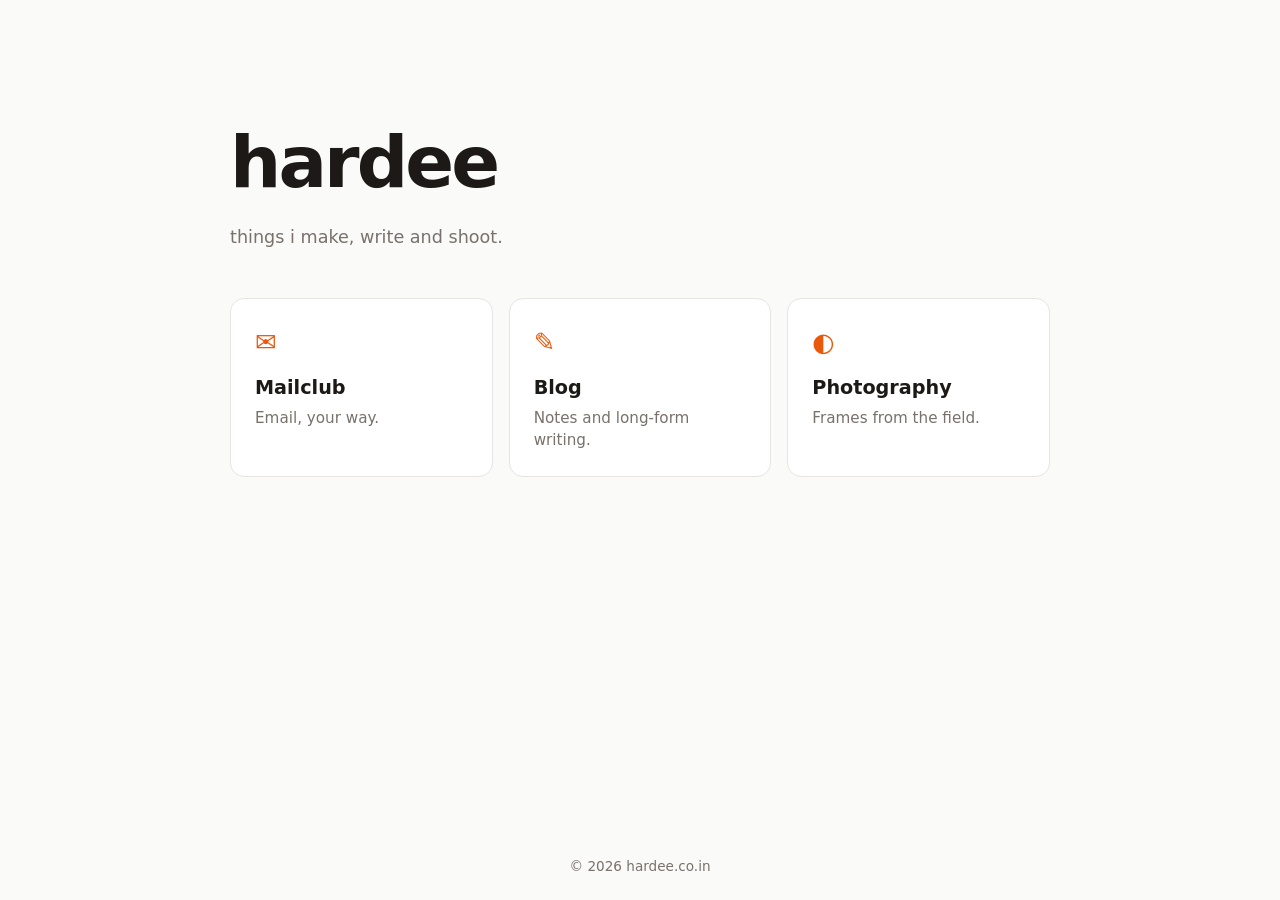
==== public/index.html @ 454d8161 "Init landing page Co-Authored-By: Claude Sonnet 5 <noreply@anthropic.com>" ====
<!doctype html>
<html lang="en">
<head>
  <meta charset="utf-8">
  <meta name="viewport" content="width=device-width, initial-scale=1">
  <title>hardee</title>
  <meta name="description" content="hardee.co.in — mailclub, blog, photography.">
  <link rel="stylesheet" href="style.css">
</head>
<body>
  <main>
    <h1 id="name"></h1>
    <p id="tagline"></p>
    <nav id="sites" class="grid"></nav>
  </main>
  <footer>© <span id="year"></span> hardee.co.in</footer>
  <script src="sites.js"></script>
  <script src="main.js"></script>
</body>
</html>
---- public/style.css ----
:root { --bg:#fafaf9; --fg:#1c1917; --muted:#78716c; --card:#fff; --line:#e7e5e4; --accent:#ea580c; }
@media (prefers-color-scheme: dark) {
  :root { --bg:#0c0a09; --fg:#f5f5f4; --muted:#a8a29e; --card:#1c1917; --line:#292524; }
}
* { box-sizing: border-box; }
body { margin:0; min-height:100vh; display:flex; flex-direction:column; background:var(--bg); color:var(--fg);
  font:16px/1.5 system-ui, -apple-system, "Segoe UI", sans-serif; }
main { flex:1; width:100%; max-width:860px; margin:0 auto; padding:12vh 20px 40px; }
h1 { font-size:clamp(2.5rem, 8vw, 4.5rem); margin:0; letter-spacing:-.04em; }
#tagline { color:var(--muted); margin:.5rem 0 3rem; font-size:1.1rem; }
.grid { display:grid; gap:16px; grid-template-columns:repeat(auto-fit, minmax(220px, 1fr)); }
.card { display:flex; flex-direction:column; gap:4px; padding:24px; background:var(--card); border:1px solid var(--line);
  border-radius:14px; color:inherit; text-decoration:none; transition:transform .15s, border-color .15s; }
.card:hover, .card:focus-visible { transform:translateY(-3px); border-color:var(--accent); outline:none; }
.icon { font-size:1.6rem; color:var(--accent); }
.card strong { font-size:1.2rem; margin-top:8px; }
.card small { color:var(--muted); font-size:.95rem; }
footer { text-align:center; padding:24px; color:var(--muted); font-size:.85rem; }
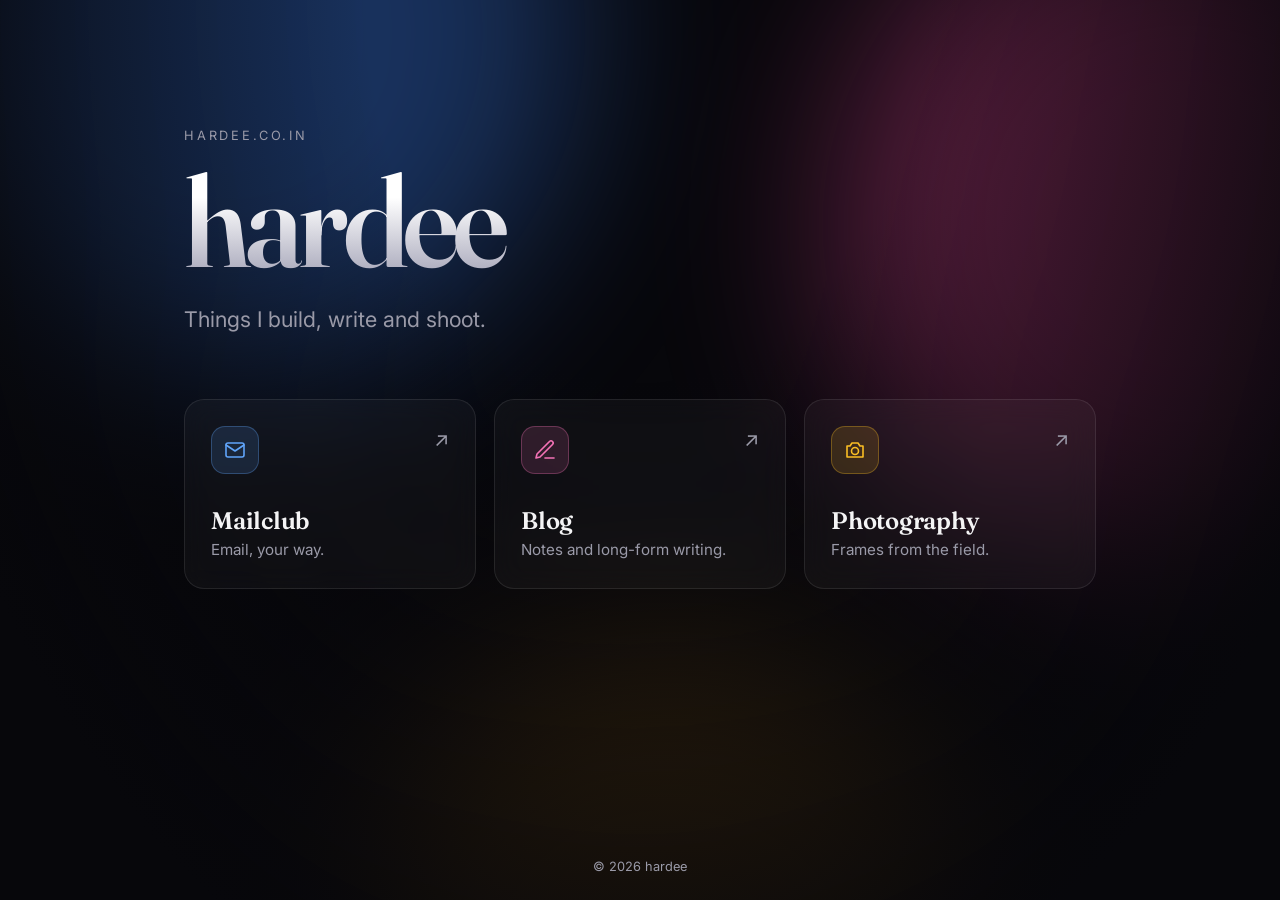
==== commit e5ffad20: "Redesign: aurora bg, glass cards, spotlight hover Co-Authored-By: Claude Sonnet 5 <noreply@anthropic" ====
--- a/public/index.html
+++ b/public/index.html
@@ -5,15 +5,22 @@
   <meta name="viewport" content="width=device-width, initial-scale=1">
   <title>hardee</title>
   <meta name="description" content="hardee.co.in — mailclub, blog, photography.">
+  <meta name="theme-color" content="#07070b">
+  <link rel="preconnect" href="https://fonts.googleapis.com">
+  <link rel="preconnect" href="https://fonts.gstatic.com" crossorigin>
+  <link href="https://fonts.googleapis.com/css2?family=Fraunces:opsz,wght@9..144,400;9..144,600&family=Inter:wght@400;500;600&display=swap" rel="stylesheet">
+  <link rel="icon" href="favicon.svg" type="image/svg+xml">
   <link rel="stylesheet" href="style.css">
 </head>
 <body>
+  <div class="bg" aria-hidden="true"><i></i><i></i><i></i></div>
   <main>
+    <p class="eyebrow">hardee.co.in</p>
     <h1 id="name"></h1>
     <p id="tagline"></p>
     <nav id="sites" class="grid"></nav>
   </main>
-  <footer>© <span id="year"></span> hardee.co.in</footer>
+  <footer>© <span id="year"></span> hardee</footer>
   <script src="sites.js"></script>
   <script src="main.js"></script>
 </body>
--- a/public/style.css
+++ b/public/style.css
@@ -1,18 +1,47 @@
-:root { --bg:#fafaf9; --fg:#1c1917; --muted:#78716c; --card:#fff; --line:#e7e5e4; --accent:#ea580c; }
-@media (prefers-color-scheme: dark) {
-  :root { --bg:#0c0a09; --fg:#f5f5f4; --muted:#a8a29e; --card:#1c1917; --line:#292524; }
+:root { --bg:#07070b; --fg:#f4f4f5; --muted:#9a9aa8; --line:rgba(255,255,255,.09); }
+* { box-sizing:border-box; }
+html { color-scheme:dark; }
+body { margin:0; min-height:100vh; display:flex; flex-direction:column; background:var(--bg); color:var(--fg);
+  font:16px/1.5 Inter, system-ui, sans-serif; overflow-x:hidden; -webkit-font-smoothing:antialiased; }
+
+/* animated aurora */
+.bg { position:fixed; inset:0; z-index:-1; overflow:hidden; }
+.bg::after { content:""; position:absolute; inset:0;
+  background:radial-gradient(ellipse at 50% 0%, transparent 30%, var(--bg) 85%);
 }
-* { box-sizing: border-box; }
-body { margin:0; min-height:100vh; display:flex; flex-direction:column; background:var(--bg); color:var(--fg);
-  font:16px/1.5 system-ui, -apple-system, "Segoe UI", sans-serif; }
-main { flex:1; width:100%; max-width:860px; margin:0 auto; padding:12vh 20px 40px; }
-h1 { font-size:clamp(2.5rem, 8vw, 4.5rem); margin:0; letter-spacing:-.04em; }
-#tagline { color:var(--muted); margin:.5rem 0 3rem; font-size:1.1rem; }
-.grid { display:grid; gap:16px; grid-template-columns:repeat(auto-fit, minmax(220px, 1fr)); }
-.card { display:flex; flex-direction:column; gap:4px; padding:24px; background:var(--card); border:1px solid var(--line);
-  border-radius:14px; color:inherit; text-decoration:none; transition:transform .15s, border-color .15s; }
-.card:hover, .card:focus-visible { transform:translateY(-3px); border-color:var(--accent); outline:none; }
-.icon { font-size:1.6rem; color:var(--accent); }
-.card strong { font-size:1.2rem; margin-top:8px; }
+.bg i { position:absolute; width:55vmax; height:55vmax; border-radius:50%; filter:blur(90px); opacity:.35; animation:drift 22s ease-in-out infinite alternate; }
+.bg i:nth-child(1) { background:#3b82f6; top:-25vmax; left:-10vmax; }
+.bg i:nth-child(2) { background:#ec4899; top:-10vmax; right:-20vmax; animation-delay:-7s; }
+.bg i:nth-child(3) { background:#f59e0b; bottom:-35vmax; left:25vw; opacity:.2; animation-delay:-14s; }
+@keyframes drift { to { transform:translate(8vmax, 6vmax) scale(1.15); } }
+
+main { flex:1; width:100%; max-width:960px; margin:0 auto; padding:14vh 24px 48px; }
+.eyebrow { margin:0 0 1rem; font-size:.8rem; letter-spacing:.22em; text-transform:uppercase; color:var(--muted);
+  animation:rise .8s both; }
+h1 { margin:0; font:600 clamp(3.5rem, 13vw, 8rem)/.95 Fraunces, Georgia, serif; letter-spacing:-.04em;
+  background:linear-gradient(180deg, #fff 30%, #a1a1b5); -webkit-background-clip:text; background-clip:text; color:transparent;
+  animation:rise .8s .05s both; }
+#tagline { margin:1.25rem 0 4rem; font-size:clamp(1.05rem, 2.4vw, 1.35rem); color:var(--muted); animation:rise .8s .1s both; }
+
+.grid { display:grid; gap:18px; grid-template-columns:repeat(auto-fit, minmax(260px, 1fr)); }
+.card { --x:50%; --y:50%; position:relative; display:flex; flex-direction:column; gap:28px; min-height:190px; padding:26px;
+  border-radius:20px; color:inherit; text-decoration:none; isolation:isolate; overflow:hidden;
+  background:rgba(255,255,255,.035); border:1px solid var(--line); backdrop-filter:blur(14px);
+  animation:rise .8s var(--d) both; transition:transform .25s cubic-bezier(.2,.8,.2,1), border-color .25s; }
+.card::before { content:""; position:absolute; inset:0; z-index:-1; opacity:0; transition:opacity .3s;
+  background:radial-gradient(320px circle at var(--x) var(--y), color-mix(in srgb, var(--c) 28%, transparent), transparent 70%); }
+.card:hover, .card:focus-visible { transform:translateY(-6px); border-color:color-mix(in srgb, var(--c) 55%, transparent); outline:none; }
+.card:hover::before, .card:focus-visible::before { opacity:1; }
+.icon { display:grid; place-items:center; width:48px; height:48px; border-radius:14px; color:var(--c);
+  background:color-mix(in srgb, var(--c) 14%, transparent); border:1px solid color-mix(in srgb, var(--c) 30%, transparent); }
+.icon svg { width:24px; height:24px; }
+.txt { display:flex; flex-direction:column; gap:4px; margin-top:auto; }
+.card strong { font:600 1.5rem/1.2 Fraunces, Georgia, serif; letter-spacing:-.01em; }
 .card small { color:var(--muted); font-size:.95rem; }
-footer { text-align:center; padding:24px; color:var(--muted); font-size:.85rem; }
+.arrow { position:absolute; top:24px; right:26px; font-size:1.25rem; color:var(--muted); transition:transform .25s, color .25s; }
+.card:hover .arrow { transform:translate(3px,-3px); color:var(--c); }
+
+footer { text-align:center; padding:24px; color:var(--muted); font-size:.8rem; }
+
+@keyframes rise { from { opacity:0; transform:translateY(18px); } }
+@media (prefers-reduced-motion:reduce) { *, ::before, ::after { animation:none !important; transition:none !important; } }
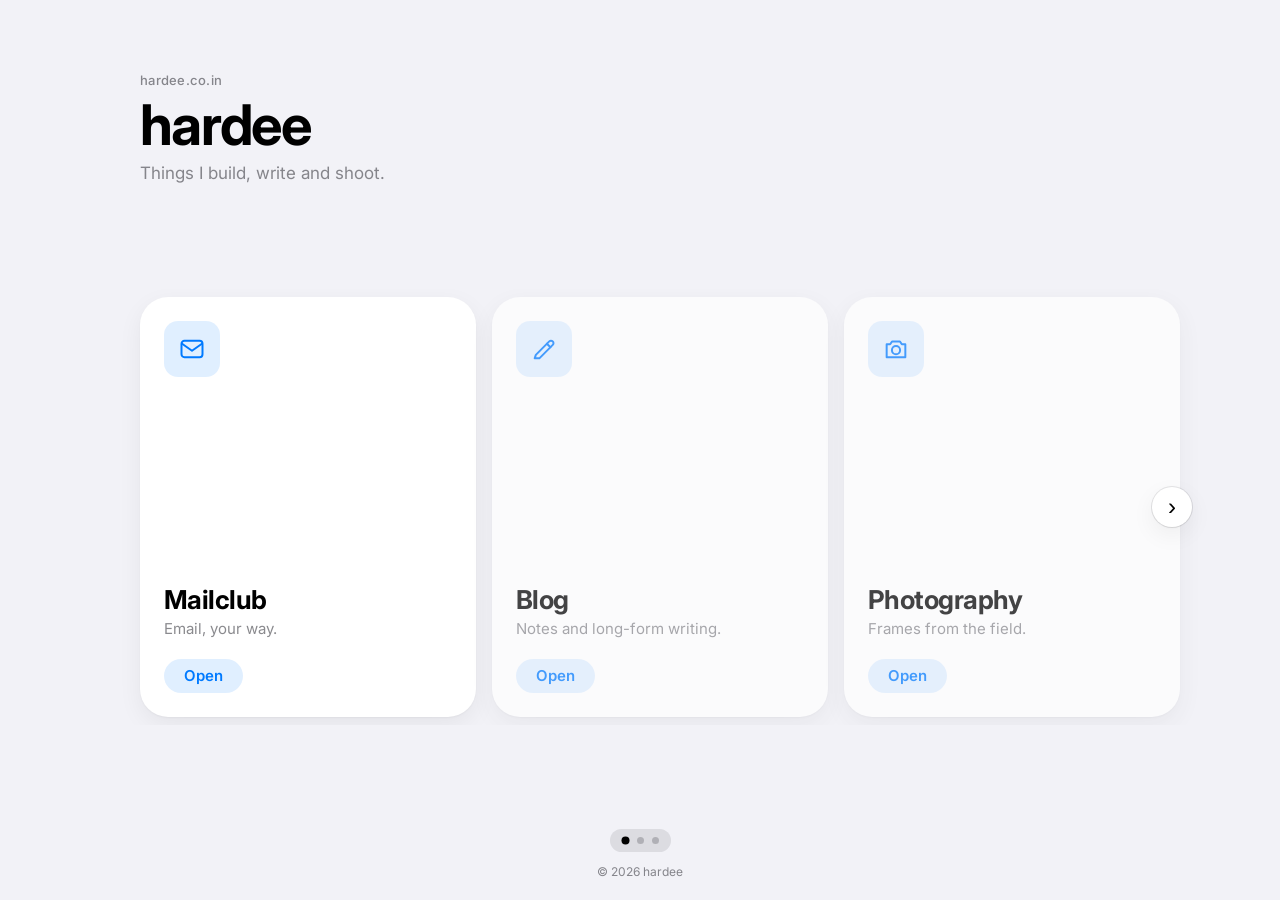
==== commit fb1541de: "iOS-style redesign with swipe carousel Co-Authored-By: Claude Sonnet 5 <noreply@anthropic.com>" ====
--- a/public/index.html
+++ b/public/index.html
@@ -2,25 +2,33 @@
 <html lang="en">
 <head>
   <meta charset="utf-8">
-  <meta name="viewport" content="width=device-width, initial-scale=1">
+  <meta name="viewport" content="width=device-width, initial-scale=1, viewport-fit=cover">
   <title>hardee</title>
   <meta name="description" content="hardee.co.in — mailclub, blog, photography.">
-  <meta name="theme-color" content="#07070b">
+  <meta name="theme-color" content="#f2f2f7" media="(prefers-color-scheme: light)">
+  <meta name="theme-color" content="#000000" media="(prefers-color-scheme: dark)">
   <link rel="preconnect" href="https://fonts.googleapis.com">
   <link rel="preconnect" href="https://fonts.gstatic.com" crossorigin>
-  <link href="https://fonts.googleapis.com/css2?family=Fraunces:opsz,wght@9..144,400;9..144,600&family=Inter:wght@400;500;600&display=swap" rel="stylesheet">
+  <link href="https://fonts.googleapis.com/css2?family=Inter:wght@400;500;600;700&display=swap" rel="stylesheet">
   <link rel="icon" href="favicon.svg" type="image/svg+xml">
   <link rel="stylesheet" href="style.css">
 </head>
 <body>
-  <div class="bg" aria-hidden="true"><i></i><i></i><i></i></div>
-  <main>
+  <header>
     <p class="eyebrow">hardee.co.in</p>
     <h1 id="name"></h1>
     <p id="tagline"></p>
-    <nav id="sites" class="grid"></nav>
-  </main>
+  </header>
+
+  <section class="carousel" aria-label="Sites">
+    <button class="nav prev" aria-label="Previous" hidden>‹</button>
+    <div id="track" class="track"></div>
+    <button class="nav next" aria-label="Next" hidden>›</button>
+  </section>
+
+  <div id="dots" class="dots" role="tablist" aria-label="Pages"></div>
   <footer>© <span id="year"></span> hardee</footer>
+
   <script src="sites.js"></script>
   <script src="main.js"></script>
 </body>
--- a/public/style.css
+++ b/public/style.css
@@ -1,47 +1,64 @@
-:root { --bg:#07070b; --fg:#f4f4f5; --muted:#9a9aa8; --line:rgba(255,255,255,.09); }
-* { box-sizing:border-box; }
-html { color-scheme:dark; }
-body { margin:0; min-height:100vh; display:flex; flex-direction:column; background:var(--bg); color:var(--fg);
-  font:16px/1.5 Inter, system-ui, sans-serif; overflow-x:hidden; -webkit-font-smoothing:antialiased; }
+/* iOS system palette: neutral greys + one accent (systemBlue) */
+:root {
+  --bg:#f2f2f7; --card:#fff; --fill:rgba(60,60,67,.12);
+  --label:#000; --label2:rgba(60,60,67,.6);
+  --accent:#007aff; --tint:rgba(0,122,255,.12);
+  --shadow:0 1px 2px rgba(0,0,0,.04), 0 8px 24px rgba(0,0,0,.06);
+  --gutter:max(24px, calc((100vw - 1000px) / 2));
+  --ease:cubic-bezier(.32,.72,0,1);
+}
+@media (prefers-color-scheme:dark) {
+  :root { --bg:#000; --card:#1c1c1e; --fill:rgba(235,235,245,.16);
+    --label:#fff; --label2:rgba(235,235,245,.6);
+    --accent:#0a84ff; --tint:rgba(10,132,255,.2); --shadow:none; }
+}
+* { box-sizing:border-box; -webkit-tap-highlight-color:transparent; }
+html { color-scheme:light dark; }
+body { margin:0; height:100vh; height:100dvh; display:flex; flex-direction:column; overflow:hidden;
+  background:var(--bg); color:var(--label); -webkit-font-smoothing:antialiased;
+  font:400 17px/1.35 -apple-system, BlinkMacSystemFont, "SF Pro Text", Inter, system-ui, sans-serif;
+  padding:env(safe-area-inset-top) 0 env(safe-area-inset-bottom); }
 
-/* animated aurora */
-.bg { position:fixed; inset:0; z-index:-1; overflow:hidden; }
-.bg::after { content:""; position:absolute; inset:0;
-  background:radial-gradient(ellipse at 50% 0%, transparent 30%, var(--bg) 85%);
-}
-.bg i { position:absolute; width:55vmax; height:55vmax; border-radius:50%; filter:blur(90px); opacity:.35; animation:drift 22s ease-in-out infinite alternate; }
-.bg i:nth-child(1) { background:#3b82f6; top:-25vmax; left:-10vmax; }
-.bg i:nth-child(2) { background:#ec4899; top:-10vmax; right:-20vmax; animation-delay:-7s; }
-.bg i:nth-child(3) { background:#f59e0b; bottom:-35vmax; left:25vw; opacity:.2; animation-delay:-14s; }
-@keyframes drift { to { transform:translate(8vmax, 6vmax) scale(1.15); } }
+header { padding:clamp(28px, 8dvh, 88px) var(--gutter) 0; }
+.eyebrow { margin:0 0 6px; font-size:13px; font-weight:500; color:var(--label2); letter-spacing:.02em; }
+h1 { margin:0; font-size:clamp(40px, 7vw, 56px); font-weight:700; letter-spacing:-.03em; line-height:1.05; }
+#tagline { margin:8px 0 0; font-size:17px; color:var(--label2); }
 
-main { flex:1; width:100%; max-width:960px; margin:0 auto; padding:14vh 24px 48px; }
-.eyebrow { margin:0 0 1rem; font-size:.8rem; letter-spacing:.22em; text-transform:uppercase; color:var(--muted);
-  animation:rise .8s both; }
-h1 { margin:0; font:600 clamp(3.5rem, 13vw, 8rem)/.95 Fraunces, Georgia, serif; letter-spacing:-.04em;
-  background:linear-gradient(180deg, #fff 30%, #a1a1b5); -webkit-background-clip:text; background-clip:text; color:transparent;
-  animation:rise .8s .05s both; }
-#tagline { margin:1.25rem 0 4rem; font-size:clamp(1.05rem, 2.4vw, 1.35rem); color:var(--muted); animation:rise .8s .1s both; }
+.carousel { position:relative; flex:1; min-height:0; display:flex; align-items:center; }
+.track { --h:min(50dvh, 420px); width:100%; display:flex; gap:16px; padding:8px var(--gutter);
+  overflow-x:auto; scroll-snap-type:x mandatory; scroll-padding-inline:var(--gutter); scrollbar-width:none; overscroll-behavior-x:contain; }
+.track::-webkit-scrollbar { display:none; }
 
-.grid { display:grid; gap:18px; grid-template-columns:repeat(auto-fit, minmax(260px, 1fr)); }
-.card { --x:50%; --y:50%; position:relative; display:flex; flex-direction:column; gap:28px; min-height:190px; padding:26px;
-  border-radius:20px; color:inherit; text-decoration:none; isolation:isolate; overflow:hidden;
-  background:rgba(255,255,255,.035); border:1px solid var(--line); backdrop-filter:blur(14px);
-  animation:rise .8s var(--d) both; transition:transform .25s cubic-bezier(.2,.8,.2,1), border-color .25s; }
-.card::before { content:""; position:absolute; inset:0; z-index:-1; opacity:0; transition:opacity .3s;
-  background:radial-gradient(320px circle at var(--x) var(--y), color-mix(in srgb, var(--c) 28%, transparent), transparent 70%); }
-.card:hover, .card:focus-visible { transform:translateY(-6px); border-color:color-mix(in srgb, var(--c) 55%, transparent); outline:none; }
-.card:hover::before, .card:focus-visible::before { opacity:1; }
-.icon { display:grid; place-items:center; width:48px; height:48px; border-radius:14px; color:var(--c);
-  background:color-mix(in srgb, var(--c) 14%, transparent); border:1px solid color-mix(in srgb, var(--c) 30%, transparent); }
-.icon svg { width:24px; height:24px; }
-.txt { display:flex; flex-direction:column; gap:4px; margin-top:auto; }
-.card strong { font:600 1.5rem/1.2 Fraunces, Georgia, serif; letter-spacing:-.01em; }
-.card small { color:var(--muted); font-size:.95rem; }
-.arrow { position:absolute; top:24px; right:26px; font-size:1.25rem; color:var(--muted); transition:transform .25s, color .25s; }
-.card:hover .arrow { transform:translate(3px,-3px); color:var(--c); }
+.card { flex:none; scroll-snap-align:start; display:flex; flex-direction:column; justify-content:flex-start;
+  width:min(calc(var(--h) * .8), 80vw); aspect-ratio:4 / 5; padding:24px; border-radius:28px;
+  background:var(--card); box-shadow:var(--shadow); color:inherit; text-decoration:none;
+  transition:transform .4s var(--ease), opacity .4s var(--ease); }
+.card:not(.active) { opacity:.72; }
+.card:active { transform:scale(.97); }
+.card:focus-visible { outline:3px solid var(--accent); outline-offset:3px; }
+.icon { display:grid; place-items:center; width:56px; height:56px; border-radius:14px; background:var(--tint); color:var(--accent); }
+.icon svg { width:28px; height:28px; }
+.txt { margin-top:auto; margin-bottom:20px; display:flex; flex-direction:column; gap:4px; }
+.card strong { font-size:26px; font-weight:700; letter-spacing:-.02em; line-height:1.15; }
+.card small { font-size:15px; color:var(--label2); }
+.open { align-self:flex-start; padding:7px 20px; border-radius:999px; background:var(--tint); color:var(--accent);
+  font-size:15px; font-weight:600; transition:background .2s, color .2s; }
+.card:hover .open { background:var(--accent); color:#fff; }
 
-footer { text-align:center; padding:24px; color:var(--muted); font-size:.8rem; }
+.nav { position:absolute; top:50%; z-index:2; width:40px; height:40px; margin-top:-20px; border:0; border-radius:50%;
+  background:var(--card); color:var(--label); font-size:24px; line-height:1; box-shadow:var(--shadow), 0 0 0 1px var(--fill);
+  cursor:pointer; transition:opacity .2s; }
+.nav[hidden] { display:none; }
+.nav:disabled { opacity:0; pointer-events:none; }
+.prev { left:max(8px, calc(var(--gutter) - 52px)); }
+.next { right:max(8px, calc(var(--gutter) - 52px)); }
+@media (hover:none) { .nav { display:none; } }
 
-@keyframes rise { from { opacity:0; transform:translateY(18px); } }
-@media (prefers-reduced-motion:reduce) { *, ::before, ::after { animation:none !important; transition:none !important; } }
+.dots { display:flex; justify-content:center; gap:8px; width:fit-content; margin:0 auto 12px; padding:8px 12px; border-radius:999px; background:var(--fill); }
+.dots[hidden] { display:none; }
+.dots button { width:7px; height:7px; padding:0; border:0; border-radius:50%; background:var(--label2); opacity:.45; cursor:pointer; transition:opacity .2s, transform .2s; }
+.dots button[aria-selected="true"] { opacity:1; background:var(--label); transform:scale(1.15); }
+
+footer { padding:0 var(--gutter) 20px; text-align:center; font-size:12px; color:var(--label2); }
+
+@media (prefers-reduced-motion:reduce) { * { transition:none !important; scroll-behavior:auto !important; } }
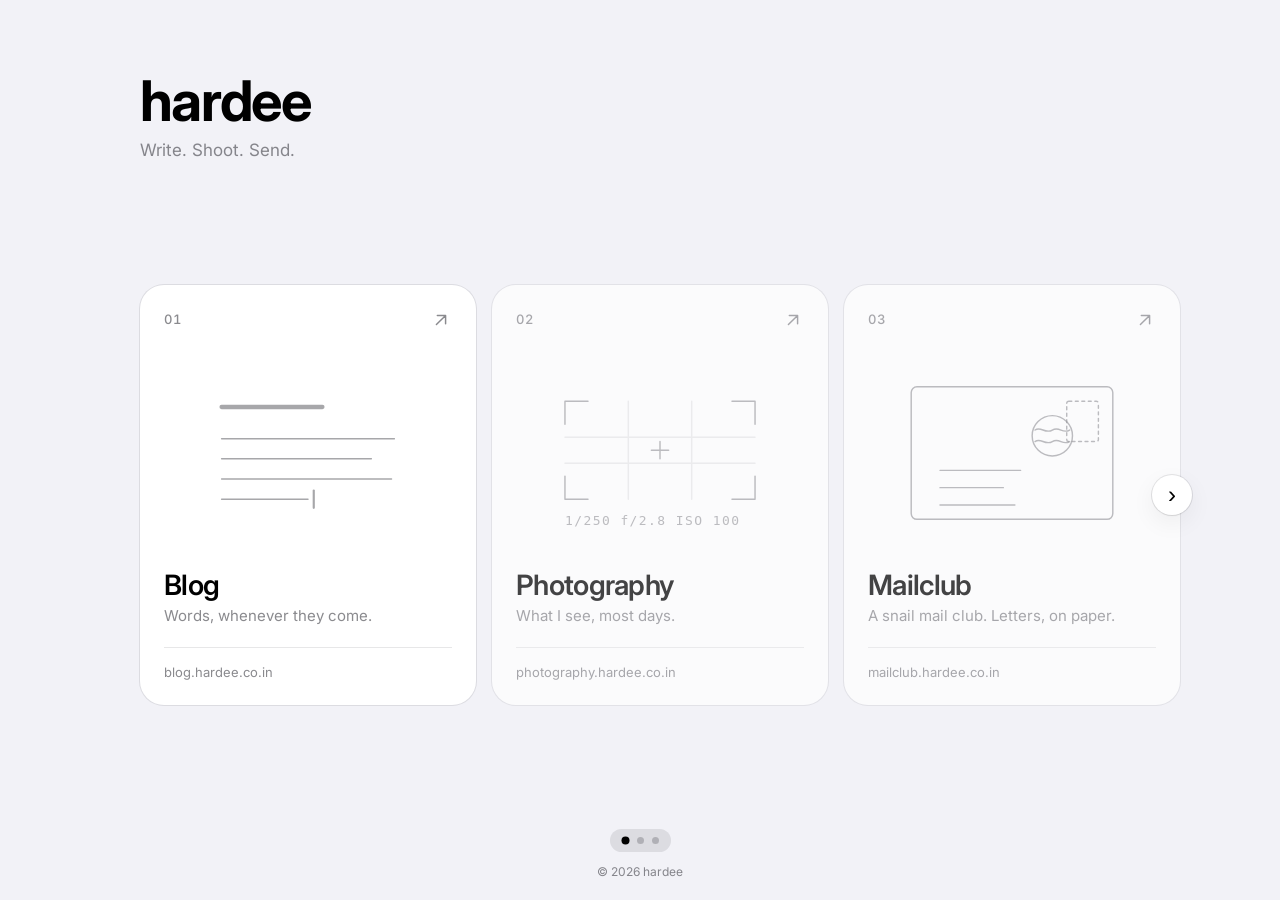
==== commit 9aab3a8b: "New tagline, drop eyebrow Co-Authored-By: Claude Sonnet 5 <noreply@anthropic.com>" ====
--- a/public/index.html
+++ b/public/index.html
@@ -15,7 +15,6 @@
 </head>
 <body>
   <header>
-    <p class="eyebrow">hardee.co.in</p>
     <h1 id="name"></h1>
     <p id="tagline"></p>
   </header>
--- a/public/style.css
+++ b/public/style.css
@@ -2,15 +2,14 @@
 :root {
   --bg:#f2f2f7; --card:#fff; --fill:rgba(60,60,67,.12);
   --label:#000; --label2:rgba(60,60,67,.6);
-  --accent:#007aff; --tint:rgba(0,122,255,.12);
-  --shadow:0 1px 2px rgba(0,0,0,.04), 0 8px 24px rgba(0,0,0,.06);
+  --accent:#007aff;   --shadow:0 1px 2px rgba(0,0,0,.04), 0 8px 24px rgba(0,0,0,.06);
   --gutter:max(24px, calc((100vw - 1000px) / 2));
   --ease:cubic-bezier(.32,.72,0,1);
 }
 @media (prefers-color-scheme:dark) {
   :root { --bg:#000; --card:#1c1c1e; --fill:rgba(235,235,245,.16);
     --label:#fff; --label2:rgba(235,235,245,.6);
-    --accent:#0a84ff; --tint:rgba(10,132,255,.2); --shadow:none; }
+    --accent:#0a84ff; --shadow:none; }
 }
 * { box-sizing:border-box; -webkit-tap-highlight-color:transparent; }
 html { color-scheme:light dark; }
@@ -20,7 +19,6 @@
   padding:env(safe-area-inset-top) 0 env(safe-area-inset-bottom); }
 
 header { padding:clamp(28px, 8dvh, 88px) var(--gutter) 0; }
-.eyebrow { margin:0 0 6px; font-size:13px; font-weight:500; color:var(--label2); letter-spacing:.02em; }
 h1 { margin:0; font-size:clamp(40px, 7vw, 56px); font-weight:700; letter-spacing:-.03em; line-height:1.05; }
 #tagline { margin:8px 0 0; font-size:17px; color:var(--label2); }
 
@@ -29,21 +27,23 @@
   overflow-x:auto; scroll-snap-type:x mandatory; scroll-padding-inline:var(--gutter); scrollbar-width:none; overscroll-behavior-x:contain; }
 .track::-webkit-scrollbar { display:none; }
 
-.card { flex:none; scroll-snap-align:start; display:flex; flex-direction:column; justify-content:flex-start;
-  width:min(calc(var(--h) * .8), 80vw); aspect-ratio:4 / 5; padding:24px; border-radius:28px;
-  background:var(--card); box-shadow:var(--shadow); color:inherit; text-decoration:none;
-  transition:transform .4s var(--ease), opacity .4s var(--ease); }
+.card { flex:none; scroll-snap-align:start; display:flex; flex-direction:column;
+  width:min(calc(var(--h) * .8), 80vw); aspect-ratio:4 / 5; padding:24px; border-radius:24px;
+  background:var(--card); box-shadow:0 0 0 1px var(--fill); color:inherit; text-decoration:none;
+  transition:transform .4s var(--ease), opacity .4s var(--ease), box-shadow .3s; }
 .card:not(.active) { opacity:.72; }
-.card:active { transform:scale(.97); }
-.card:focus-visible { outline:3px solid var(--accent); outline-offset:3px; }
-.icon { display:grid; place-items:center; width:56px; height:56px; border-radius:14px; background:var(--tint); color:var(--accent); }
-.icon svg { width:28px; height:28px; }
-.txt { margin-top:auto; margin-bottom:20px; display:flex; flex-direction:column; gap:4px; }
-.card strong { font-size:26px; font-weight:700; letter-spacing:-.02em; line-height:1.15; }
+.card:active { transform:scale(.98); }
+.card:hover { box-shadow:0 0 0 1px var(--label2); }
+.card:focus-visible { outline:2px solid var(--accent); outline-offset:3px; }
+.top { display:flex; justify-content:space-between; align-items:center; color:var(--label2); font-size:13px; font-weight:500; font-variant-numeric:tabular-nums; letter-spacing:.04em; }
+.arrow svg { display:block; width:22px; height:22px; transition:transform .3s var(--ease), color .2s; }
+.card:hover .arrow svg { transform:translate(2px,-2px); color:var(--accent); }
+.art { flex:1; min-height:0; width:100%; margin:8px 0; color:var(--label2); opacity:.75; transition:color .3s, opacity .3s; }
+.card:hover .art { color:var(--label); opacity:1; }
+.txt { display:flex; flex-direction:column; gap:6px; }
+.card strong { font-size:28px; font-weight:600; letter-spacing:-.025em; line-height:1.1; }
 .card small { font-size:15px; color:var(--label2); }
-.open { align-self:flex-start; padding:7px 20px; border-radius:999px; background:var(--tint); color:var(--accent);
-  font-size:15px; font-weight:600; transition:background .2s, color .2s; }
-.card:hover .open { background:var(--accent); color:#fff; }
+.host { margin-top:20px; padding-top:16px; border-top:1px solid var(--fill); font-size:13px; color:var(--label2); }
 
 .nav { position:absolute; top:50%; z-index:2; width:40px; height:40px; margin-top:-20px; border:0; border-radius:50%;
   background:var(--card); color:var(--label); font-size:24px; line-height:1; box-shadow:var(--shadow), 0 0 0 1px var(--fill);
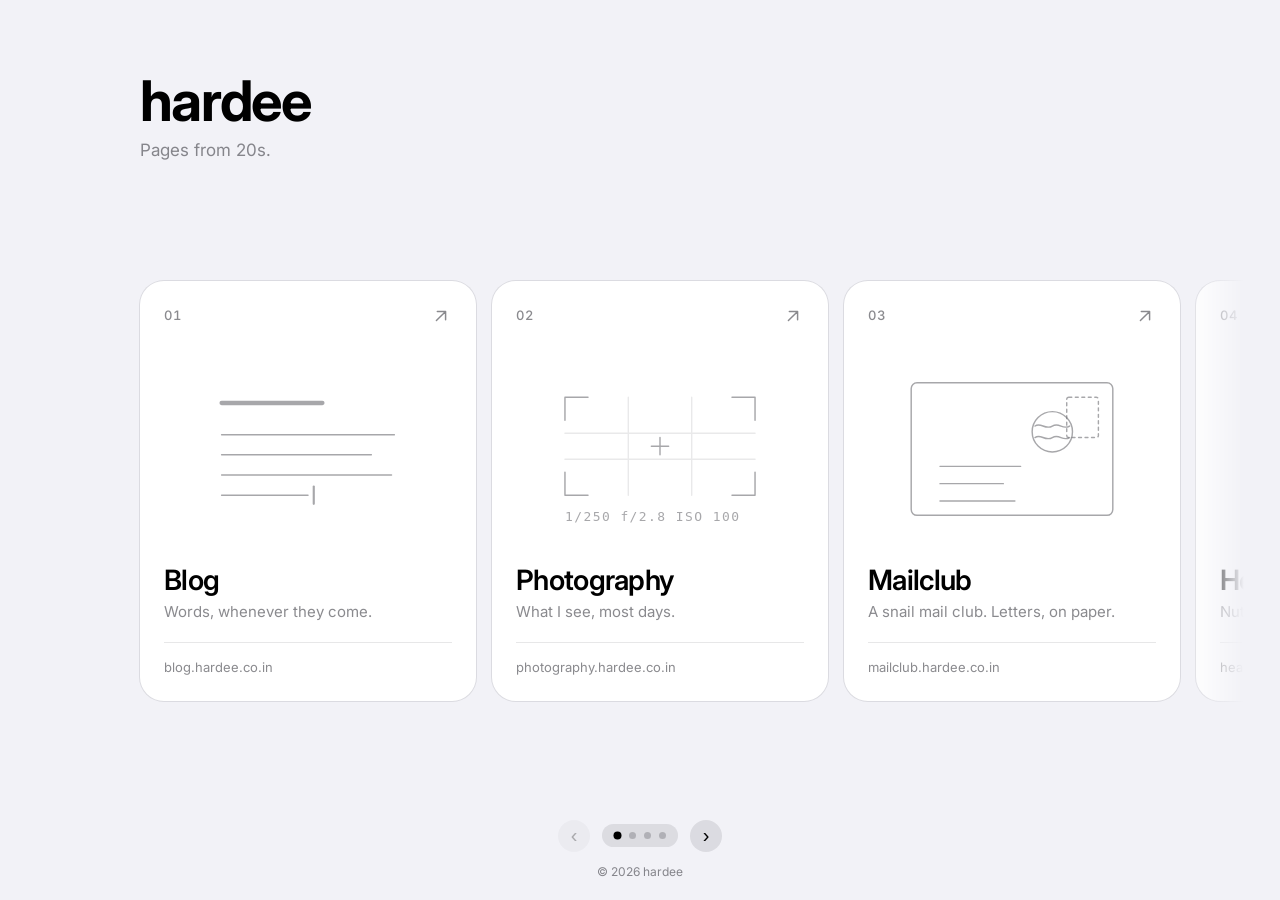
==== commit 56c24569: "Move carousel arrows beside dots Co-Authored-By: Claude Sonnet 5 <noreply@anthropic.com>" ====
--- a/public/index.html
+++ b/public/index.html
@@ -20,12 +20,14 @@
   </header>
 
   <section class="carousel" aria-label="Sites">
-    <button class="nav prev" aria-label="Previous" hidden>‹</button>
     <div id="track" class="track"></div>
-    <button class="nav next" aria-label="Next" hidden>›</button>
   </section>
 
-  <div id="dots" class="dots" role="tablist" aria-label="Pages"></div>
+  <div class="pager">
+    <button class="nav prev" aria-label="Previous" hidden>‹</button>
+    <div id="dots" class="dots" role="tablist" aria-label="Pages"></div>
+    <button class="nav next" aria-label="Next" hidden>›</button>
+  </div>
   <footer>© <span id="year"></span> hardee</footer>
 
   <script src="sites.js"></script>
--- a/public/style.css
+++ b/public/style.css
@@ -22,13 +22,17 @@
 h1 { margin:0; font-size:clamp(40px, 7vw, 56px); font-weight:700; letter-spacing:-.03em; line-height:1.05; }
 #tagline { margin:8px 0 0; font-size:17px; color:var(--label2); }
 
-.carousel { position:relative; flex:1; min-height:0; display:flex; align-items:center; }
-.track { --h:min(50dvh, 420px); width:100%; display:flex; gap:16px; padding:8px var(--gutter);
-  overflow-x:auto; scroll-snap-type:x mandatory; scroll-padding-inline:var(--gutter); scrollbar-width:none; overscroll-behavior-x:contain; }
+.carousel { --h:min(50dvh, 420px); --cw:min(calc(var(--h) * .8), 80vw);
+  position:relative; flex:1; min-height:0; display:flex; align-items:center; width:100%;
+  max-width:calc(var(--gutter) + 3 * var(--cw) + 96px); overflow:hidden; }
+.track { position:relative; width:100%; display:flex; gap:16px; padding:8px calc(100% - var(--cw) - var(--gutter)) 8px var(--gutter);
+  overflow-x:auto; scroll-snap-type:x mandatory; scroll-padding-inline:var(--gutter); scrollbar-width:none; overscroll-behavior-x:contain;
+  -webkit-mask-image:linear-gradient(to right, #000 calc(100% - 40px), transparent); mask-image:linear-gradient(to right, #000 calc(100% - 40px), transparent); }
+.track.fits { padding-right:var(--gutter); -webkit-mask-image:none; mask-image:none; }
 .track::-webkit-scrollbar { display:none; }
 
 .card { flex:none; scroll-snap-align:start; display:flex; flex-direction:column;
-  width:min(calc(var(--h) * .8), 80vw); aspect-ratio:4 / 5; padding:24px; border-radius:24px;
+  width:var(--cw); aspect-ratio:4 / 5; padding:24px; border-radius:24px;
   background:var(--card); box-shadow:0 0 0 1px var(--fill); color:inherit; text-decoration:none;
   transition:transform .4s var(--ease), opacity .4s var(--ease), box-shadow .3s; }
 .card:not(.active) { opacity:.72; }
@@ -45,16 +49,14 @@
 .card small { font-size:15px; color:var(--label2); }
 .host { margin-top:20px; padding-top:16px; border-top:1px solid var(--fill); font-size:13px; color:var(--label2); }
 
-.nav { position:absolute; top:50%; z-index:2; width:40px; height:40px; margin-top:-20px; border:0; border-radius:50%;
-  background:var(--card); color:var(--label); font-size:24px; line-height:1; box-shadow:var(--shadow), 0 0 0 1px var(--fill);
-  cursor:pointer; transition:opacity .2s; }
+.pager { display:flex; justify-content:center; align-items:center; gap:12px; margin-bottom:12px; }
+.nav { width:32px; height:32px; padding:0 0 2px; border:0; border-radius:50%; background:var(--fill); color:var(--label);
+  font-size:20px; line-height:1; cursor:pointer; transition:opacity .2s; }
 .nav[hidden] { display:none; }
-.nav:disabled { opacity:0; pointer-events:none; }
-.prev { left:max(8px, calc(var(--gutter) - 52px)); }
-.next { right:max(8px, calc(var(--gutter) - 52px)); }
+.nav:disabled { opacity:.3; cursor:default; }
 @media (hover:none) { .nav { display:none; } }
 
-.dots { display:flex; justify-content:center; gap:8px; width:fit-content; margin:0 auto 12px; padding:8px 12px; border-radius:999px; background:var(--fill); }
+.dots { display:flex; justify-content:center; gap:8px; padding:8px 12px; border-radius:999px; background:var(--fill); }
 .dots[hidden] { display:none; }
 .dots button { width:7px; height:7px; padding:0; border:0; border-radius:50%; background:var(--label2); opacity:.45; cursor:pointer; transition:opacity .2s, transform .2s; }
 .dots button[aria-selected="true"] { opacity:1; background:var(--label); transform:scale(1.15); }
